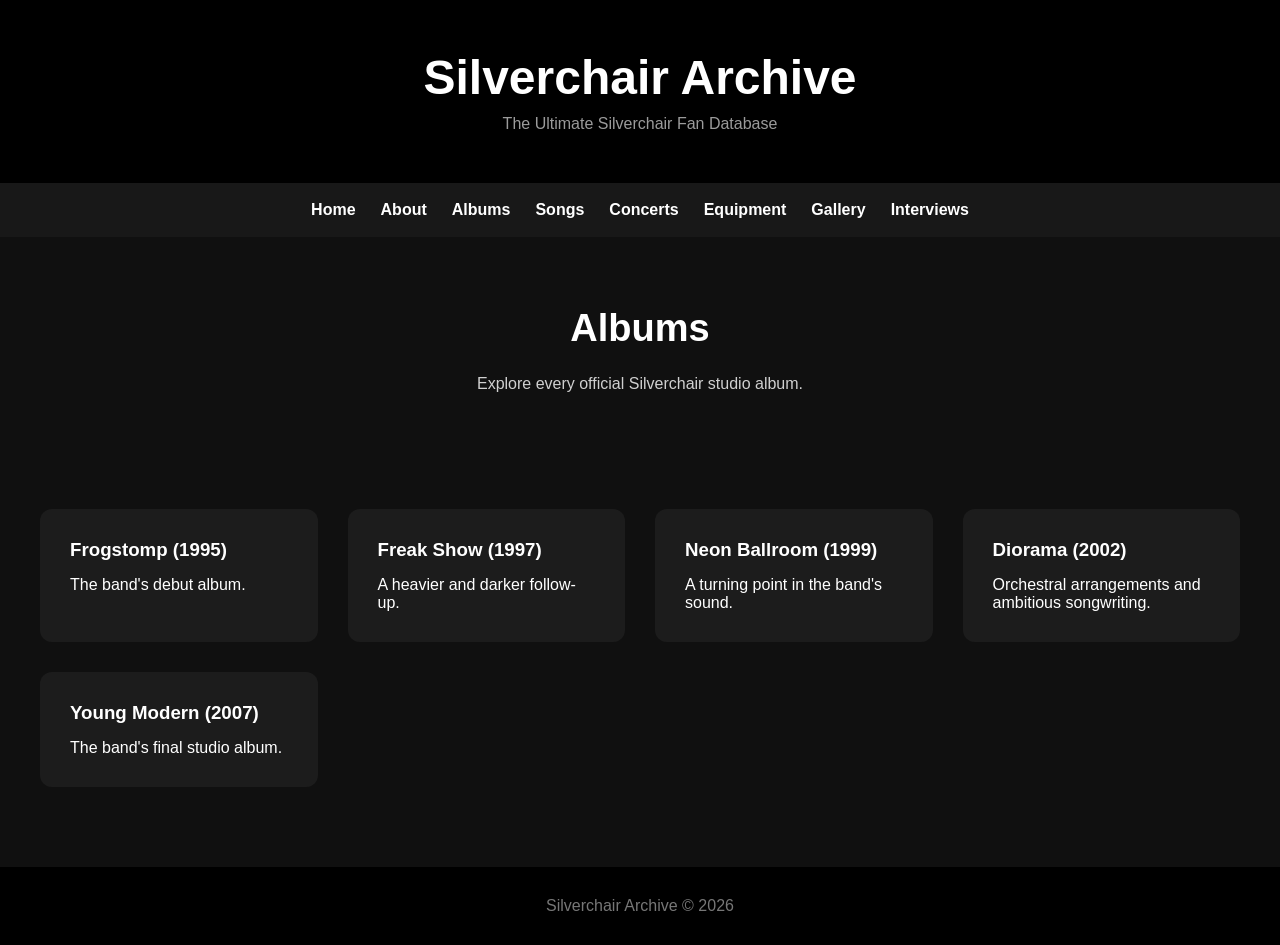
==== pages/albums/index.html @ 63a8ebbf "Create index.html Create Albums page" ====
<!DOCTYPE html>
<html lang="en">

<head>

<meta charset="UTF-8">
<meta name="viewport" content="width=device-width, initial-scale=1.0">

<title>Albums | Silverchair Archive</title>

<link rel="stylesheet" href="../../css/style.css">

</head>

<body>

<header>

<h1>Silverchair Archive</h1>

<p>The Ultimate Silverchair Fan Database</p>

</header>

<nav>

<a href="../../index.html">Home</a>
<a href="../about/index.html">About</a>
<a href="index.html">Albums</a>
<a href="../songs/index.html">Songs</a>
<a href="../concerts/index.html">Concerts</a>
<a href="../equipment/index.html">Equipment</a>
<a href="../gallery/index.html">Gallery</a>
<a href="../interviews/index.html">Interviews</a>

</nav>

<section class="hero">

<h2>Albums</h2>

<p>
Explore every official Silverchair studio album.
</p>

</section>

<section class="cards">

<div class="card">
<h3>Frogstomp (1995)</h3>
<p>The band's debut album.</p>
</div>

<div class="card">
<h3>Freak Show (1997)</h3>
<p>A heavier and darker follow-up.</p>
</div>

<div class="card">
<h3>Neon Ballroom (1999)</h3>
<p>A turning point in the band's sound.</p>
</div>

<div class="card">
<h3>Diorama (2002)</h3>
<p>Orchestral arrangements and ambitious songwriting.</p>
</div>

<div class="card">
<h3>Young Modern (2007)</h3>
<p>The band's final studio album.</p>
</div>

</section>

<footer>

<p>Silverchair Archive © 2026</p>

</footer>

<script src="../../js/script.js"></script>

</body>

</html>
---- css/style.css ----
*{
    margin:0;
    padding:0;
    box-sizing:border-box;
}

body{
    background:#101010;
    color:white;
    font-family:Arial, Helvetica, sans-serif;
}

header{
    background:#000;
    padding:50px 20px;
    text-align:center;
}

header h1{
    font-size:48px;
    margin-bottom:10px;
}

header p{
    color:#9b9b9b;
}

nav{
    background:#181818;
    display:flex;
    justify-content:center;
    flex-wrap:wrap;
    gap:25px;
    padding:18px;
}

nav a{
    color:white;
    text-decoration:none;
    font-weight:bold;
    transition:.3s;
}

nav a:hover{
    color:#58d3ff;
}

.hero{
    text-align:center;
    padding:70px 20px;
}

.hero h2{
    font-size:38px;
    margin-bottom:20px;
}

.hero p{
    max-width:700px;
    margin:auto;
    line-height:1.8;
    color:#d0d0d0;
}

.cards{
    display:grid;
    grid-template-columns:repeat(auto-fit,minmax(250px,1fr));
    gap:30px;
    padding:40px;
}

.card{
    background:#1c1c1c;
    padding:30px;
    border-radius:12px;
    transition:.3s;
    cursor:pointer;
}

.card:hover{
    background:#272727;
    transform:translateY(-8px);
}

.card h3{
    margin-bottom:15px;
}

footer{
    background:#000;
    text-align:center;
    padding:30px;
    color:#777;
    margin-top:40px;
}
.search-box{

margin-top:35px;

width:90%;
max-width:600px;

padding:18px;

border:none;

border-radius:10px;

background:#1e1e1e;

color:white;

font-size:17px;

}

.search-box:focus{

outline:2px solid #58d3ff;

}
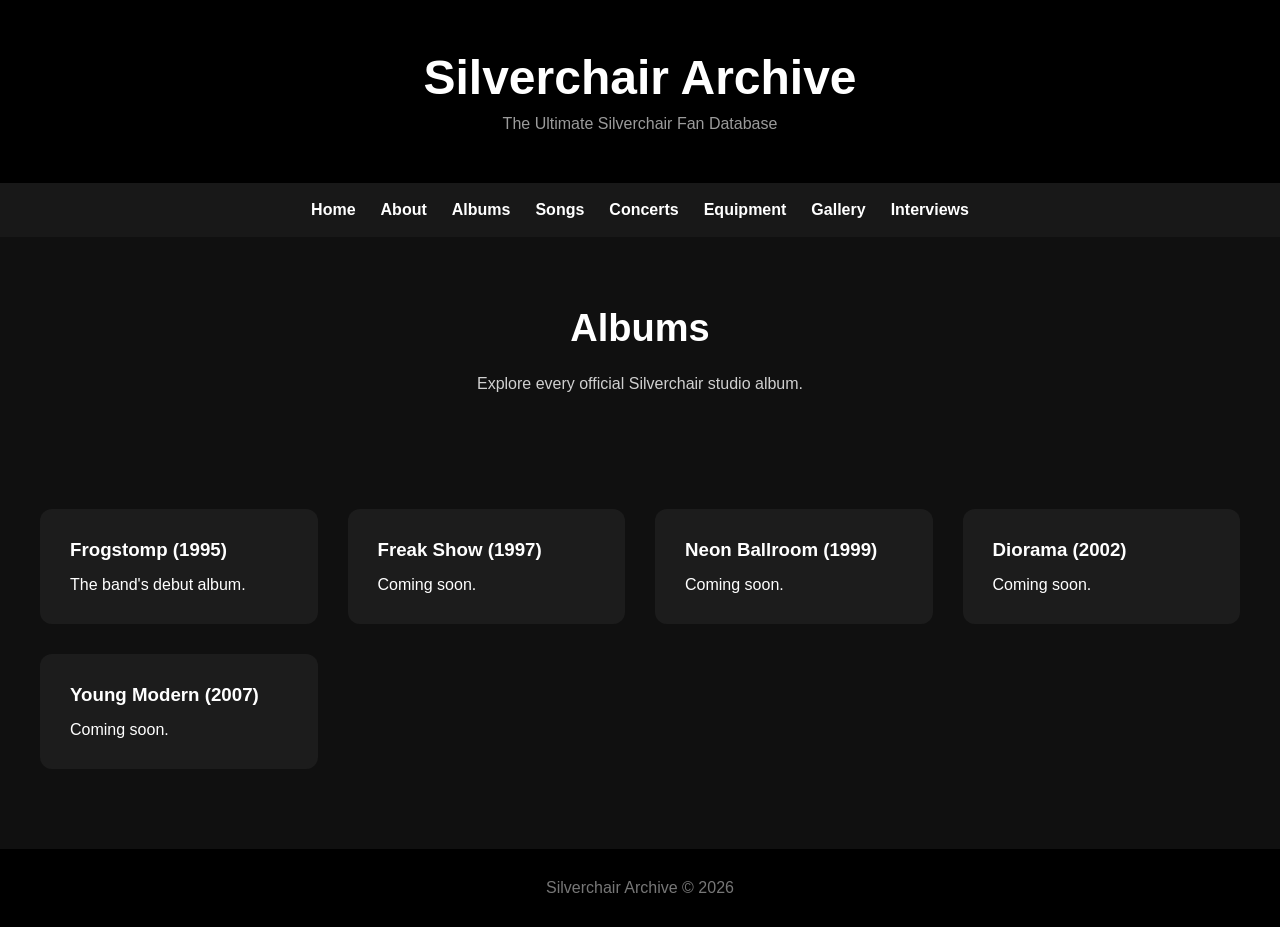
==== commit c3044baa: "Update index.html" ====
--- a/pages/albums/index.html
+++ b/pages/albums/index.html
@@ -47,29 +47,29 @@
 
 <section class="cards">
 
-<div class="card">
+<a class="card" href="frogstomp.html">
 <h3>Frogstomp (1995)</h3>
 <p>The band's debut album.</p>
-</div>
+</a>
 
 <div class="card">
 <h3>Freak Show (1997)</h3>
-<p>A heavier and darker follow-up.</p>
+<p>Coming soon.</p>
 </div>
 
 <div class="card">
 <h3>Neon Ballroom (1999)</h3>
-<p>A turning point in the band's sound.</p>
+<p>Coming soon.</p>
 </div>
 
 <div class="card">
 <h3>Diorama (2002)</h3>
-<p>Orchestral arrangements and ambitious songwriting.</p>
+<p>Coming soon.</p>
 </div>
 
 <div class="card">
 <h3>Young Modern (2007)</h3>
-<p>The band's final studio album.</p>
+<p>Coming soon.</p>
 </div>
 
 </section>
--- a/css/style.css
+++ b/css/style.css
@@ -119,3 +119,12 @@
 outline:2px solid #58d3ff;
 
 }
+.cards a{
+
+text-decoration:none;
+
+color:white;
+
+display:block;
+
+}
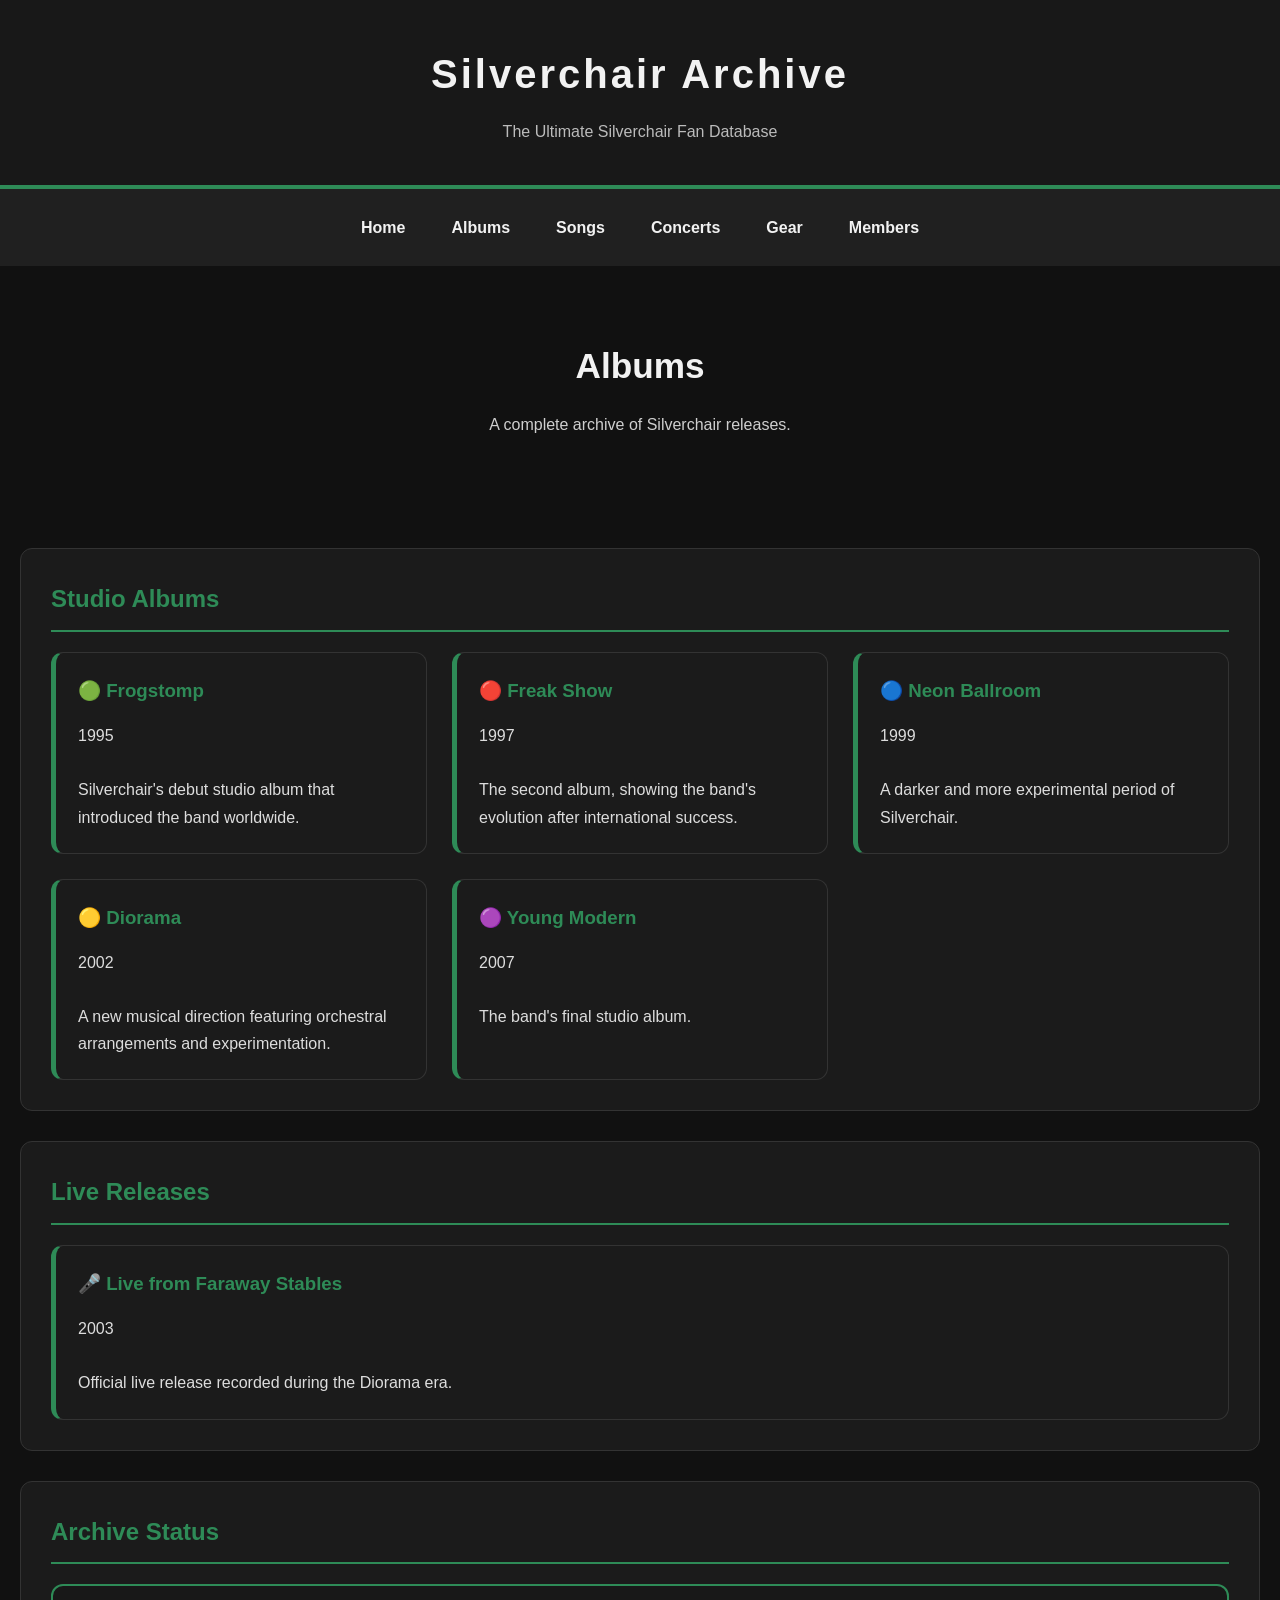
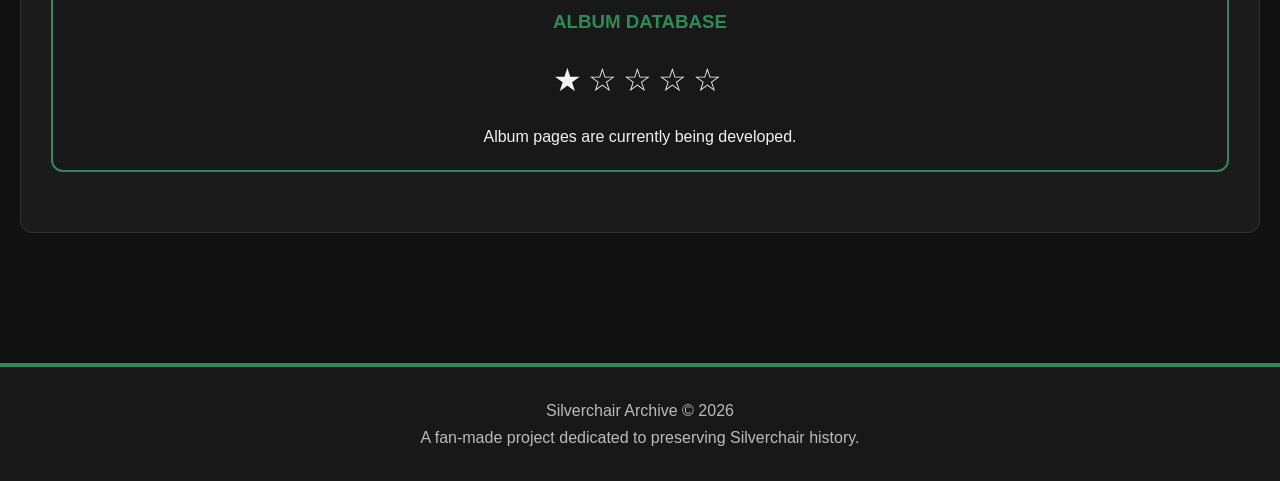
==== commit 80944b19: "Update index.html" ====
--- a/pages/albums/index.html
+++ b/pages/albums/index.html
@@ -12,75 +12,348 @@
 
 </head>
 
+
 <body>
 
+
 <header>
 
 <h1>Silverchair Archive</h1>
 
-<p>The Ultimate Silverchair Fan Database</p>
+<p>
+The Ultimate Silverchair Fan Database
+</p>
 
 </header>
 
+
+
 <nav>
 
 <a href="../../index.html">Home</a>
-<a href="../about/index.html">About</a>
+
 <a href="index.html">Albums</a>
+
 <a href="../songs/index.html">Songs</a>
+
 <a href="../concerts/index.html">Concerts</a>
-<a href="../equipment/index.html">Equipment</a>
-<a href="../gallery/index.html">Gallery</a>
-<a href="../interviews/index.html">Interviews</a>
+
+<a href="../gear/index.html">Gear</a>
+
+<a href="../members/index.html">Members</a>
 
 </nav>
 
-<section class="hero">
-
-<h2>Albums</h2>
-
-<p>
-Explore every official Silverchair studio album.
+
+
+
+
+<main>
+
+
+<section class="archive-banner">
+
+<h2>
+Albums
+</h2>
+
+<p>
+A complete archive of Silverchair releases.
 </p>
 
 </section>
 
-<section class="cards">
-
-<a class="card" href="frogstomp.html">
-<h3>Frogstomp (1995)</h3>
-<p>The band's debut album.</p>
-</a>
-
-<div class="card">
-<h3>Freak Show (1997)</h3>
-<p>Coming soon.</p>
-</div>
-
-<div class="card">
-<h3>Neon Ballroom (1999)</h3>
-<p>Coming soon.</p>
-</div>
-
-<div class="card">
-<h3>Diorama (2002)</h3>
-<p>Coming soon.</p>
-</div>
-
-<div class="card">
-<h3>Young Modern (2007)</h3>
-<p>Coming soon.</p>
-</div>
+
+
+
+
+<div class="archive-container">
+
+
+
+
+
+<section class="archive-section">
+
+
+<h2>
+Studio Albums
+</h2>
+
+
+
+<div class="archive-grid">
+
+
+
+
+
+<div class="archive-card">
+
+
+<h3>
+🟢 Frogstomp
+</h3>
+
+
+<p>
+
+1995
+
+<br><br>
+
+Silverchair's debut studio album that introduced the band worldwide.
+
+</p>
+
+
+</div>
+
+
+
+
+
+
+
+<div class="archive-card">
+
+
+<h3>
+🔴 Freak Show
+</h3>
+
+
+<p>
+
+1997
+
+<br><br>
+
+The second album, showing the band's evolution after international success.
+
+</p>
+
+
+</div>
+
+
+
+
+
+
+
+<div class="archive-card">
+
+
+<h3>
+🔵 Neon Ballroom
+</h3>
+
+
+<p>
+
+1999
+
+<br><br>
+
+A darker and more experimental period of Silverchair.
+
+</p>
+
+
+</div>
+
+
+
+
+
+
+
+<div class="archive-card">
+
+
+<h3>
+🟡 Diorama
+</h3>
+
+
+<p>
+
+2002
+
+<br><br>
+
+A new musical direction featuring orchestral arrangements and experimentation.
+
+</p>
+
+
+</div>
+
+
+
+
+
+
+
+<div class="archive-card">
+
+
+<h3>
+🟣 Young Modern
+</h3>
+
+
+<p>
+
+2007
+
+<br><br>
+
+The band's final studio album.
+
+</p>
+
+
+</div>
+
+
+
+
+
+</div>
+
 
 </section>
 
+
+
+
+
+
+
+
+
+<section class="archive-section">
+
+
+<h2>
+Live Releases
+</h2>
+
+
+
+<div class="archive-grid">
+
+
+
+
+
+<div class="archive-card">
+
+
+<h3>
+🎤 Live from Faraway Stables
+</h3>
+
+
+<p>
+
+2003
+
+<br><br>
+
+Official live release recorded during the Diorama era.
+
+</p>
+
+
+</div>
+
+
+
+
+
+</div>
+
+
+
+</section>
+
+
+
+
+
+
+
+
+
+<section class="archive-section">
+
+
+<h2>
+Archive Status
+</h2>
+
+
+
+<div class="archive-quality">
+
+
+<h3>
+ALBUM DATABASE
+</h3>
+
+
+<div class="archive-stars">
+
+★☆☆☆☆
+
+</div>
+
+
+<p>
+
+Album pages are currently being developed.
+
+</p>
+
+
+</div>
+
+
+</section>
+
+
+
+
+
+</div>
+
+
+</main>
+
+
+
+
+
+
+
 <footer>
 
-<p>Silverchair Archive © 2026</p>
+<p>
+Silverchair Archive © 2026
+</p>
+
+
+<p>
+A fan-made project dedicated to preserving Silverchair history.
+</p>
 
 </footer>
 
-<script src="../../js/script.js"></script>
+
+
 
 </body>
 
--- a/css/style.css
+++ b/css/style.css
@@ -1,130 +1,437 @@
+/* ===========================================
+   SILVERCHAIR ARCHIVE
+   Version 1.0
+=========================================== */
+
+/* ---------- RESET ---------- */
+
 *{
-    margin:0;
-    padding:0;
-    box-sizing:border-box;
+margin:0;
+padding:0;
+box-sizing:border-box;
+}
+
+html{
+
+scroll-behavior:smooth;
+
 }
 
 body{
-    background:#101010;
-    color:white;
-    font-family:Arial, Helvetica, sans-serif;
-}
+
+background:#111111;
+
+color:#F2F2F2;
+
+font-family:Arial,Helvetica,sans-serif;
+
+line-height:1.7;
+
+}
+
+/* ---------- LINKS ---------- */
+
+a{
+
+color:inherit;
+
+text-decoration:none;
+
+}
+
+a:hover{
+
+text-decoration:none;
+
+}
+
+/* ---------- HEADER ---------- */
 
 header{
-    background:#000;
-    padding:50px 20px;
-    text-align:center;
+
+background:#181818;
+
+padding:40px 20px;
+
+text-align:center;
+
+border-bottom:4px solid #2E8B57;
+
 }
 
 header h1{
-    font-size:48px;
-    margin-bottom:10px;
+
+font-size:2.5rem;
+
+letter-spacing:3px;
+
+margin-bottom:10px;
+
 }
 
 header p{
-    color:#9b9b9b;
-}
+
+color:#BBBBBB;
+
+}
+
+/* ---------- MENU ---------- */
 
 nav{
-    background:#181818;
-    display:flex;
-    justify-content:center;
-    flex-wrap:wrap;
-    gap:25px;
-    padding:18px;
+
+background:#202020;
+
+display:flex;
+
+justify-content:center;
+
+flex-wrap:wrap;
+
+gap:10px;
+
+padding:15px;
+
 }
 
 nav a{
-    color:white;
-    text-decoration:none;
-    font-weight:bold;
-    transition:.3s;
+
+padding:10px 18px;
+
+border-radius:8px;
+
+font-weight:bold;
+
+transition:.25s;
+
 }
 
 nav a:hover{
-    color:#58d3ff;
-}
-
-.hero{
-    text-align:center;
-    padding:70px 20px;
-}
-
-.hero h2{
-    font-size:38px;
-    margin-bottom:20px;
-}
-
-.hero p{
-    max-width:700px;
-    margin:auto;
-    line-height:1.8;
-    color:#d0d0d0;
-}
-
-.cards{
-    display:grid;
-    grid-template-columns:repeat(auto-fit,minmax(250px,1fr));
-    gap:30px;
-    padding:40px;
-}
-
-.card{
-    background:#1c1c1c;
-    padding:30px;
-    border-radius:12px;
-    transition:.3s;
-    cursor:pointer;
-}
-
-.card:hover{
-    background:#272727;
-    transform:translateY(-8px);
-}
-
-.card h3{
-    margin-bottom:15px;
-}
+
+background:#2E8B57;
+
+}
+
+/* ---------- BANNER ---------- */
+
+.archive-banner{
+
+padding:70px 20px;
+
+text-align:center;
+
+max-width:1100px;
+
+margin:auto;
+
+}
+
+.archive-banner h2{
+
+font-size:2.2rem;
+
+margin-bottom:15px;
+
+}
+
+.archive-banner p{
+
+color:#CFCFCF;
+
+}
+
+/* ---------- CONTAINER ---------- */
+
+.archive-container{
+
+max-width:1300px;
+
+margin:auto;
+
+padding:40px 20px;
+
+}
+
+/* ---------- GRID ---------- */
+
+.archive-grid{
+
+display:grid;
+
+grid-template-columns:repeat(auto-fit,minmax(280px,1fr));
+
+gap:25px;
+
+}
+
+/* ---------- CARD ---------- */
+
+.archive-card{
+
+background:#1B1B1B;
+
+border:1px solid #333333;
+
+border-left:5px solid #2E8B57;
+
+border-radius:12px;
+
+padding:22px;
+
+transition:.25s;
+
+}
+
+.archive-card:hover{
+
+transform:translateY(-5px);
+
+box-shadow:0 0 20px rgba(0,0,0,.35);
+
+}
+
+.archive-card h3{
+
+color:#2E8B57;
+
+margin-bottom:15px;
+
+}
+
+.archive-card p{
+
+color:#DDDDDD;
+
+}
+
+/* ---------- SECTION ---------- */
+
+.archive-section{
+
+background:#1B1B1B;
+
+padding:30px;
+
+margin-bottom:30px;
+
+border-radius:12px;
+
+border:1px solid #333333;
+
+}
+
+.archive-section h2{
+
+color:#2E8B57;
+
+margin-bottom:20px;
+
+padding-bottom:10px;
+
+border-bottom:2px solid #2E8B57;
+
+}
+
+/* ---------- TABLE ---------- */
+
+.archive-table{
+
+width:100%;
+
+border-collapse:collapse;
+
+}
+
+.archive-table th{
+
+background:#2E8B57;
+
+padding:14px;
+
+text-align:left;
+
+}
+
+.archive-table td{
+
+padding:14px;
+
+border-bottom:1px solid #333333;
+
+}
+
+/* ---------- STATUS ---------- */
+
+.status-confirmed{
+
+color:#58D158;
+
+font-weight:bold;
+
+}
+
+.status-likely{
+
+color:#FFD447;
+
+font-weight:bold;
+
+}
+
+.status-unknown{
+
+color:#FF6666;
+
+font-weight:bold;
+
+}
+
+/* ---------- QUALITY ---------- */
+
+.archive-quality{
+
+background:#181818;
+
+border:2px solid #2E8B57;
+
+border-radius:12px;
+
+padding:20px;
+
+text-align:center;
+
+margin-bottom:30px;
+
+}
+
+.archive-quality h3{
+
+color:#2E8B57;
+
+margin-bottom:10px;
+
+}
+
+.archive-stars{
+
+font-size:2rem;
+
+letter-spacing:6px;
+
+margin:15px 0;
+
+}
+
+/* ---------- IMAGES ---------- */
+
+.archive-image{
+
+width:100%;
+
+border-radius:12px;
+
+display:block;
+
+margin-bottom:20px;
+
+}
+
+/* ---------- BUTTON ---------- */
+
+.archive-button{
+
+display:inline-block;
+
+padding:12px 20px;
+
+background:#2E8B57;
+
+border-radius:8px;
+
+font-weight:bold;
+
+transition:.25s;
+
+}
+
+.archive-button:hover{
+
+background:#3DA66A;
+
+}
+
+/* ---------- FOOTER ---------- */
 
 footer{
-    background:#000;
-    text-align:center;
-    padding:30px;
-    color:#777;
-    margin-top:40px;
-}
-.search-box{
-
-margin-top:35px;
-
-width:90%;
-max-width:600px;
-
-padding:18px;
-
-border:none;
-
-border-radius:10px;
-
-background:#1e1e1e;
-
-color:white;
-
-font-size:17px;
-
-}
-
-.search-box:focus{
-
-outline:2px solid #58d3ff;
-
-}
-.cards a{
-
-text-decoration:none;
-
-color:white;
-
-display:block;
-
-}
+
+margin-top:60px;
+
+padding:30px;
+
+text-align:center;
+
+background:#181818;
+
+border-top:4px solid #2E8B57;
+
+color:#BBBBBB;
+
+}
+
+/* ---------- MOBILE ---------- */
+
+@media(max-width:768px){
+
+header h1{
+
+font-size:2rem;
+
+}
+
+.archive-banner{
+
+padding:50px 20px;
+
+}
+
+.archive-banner h2{
+
+font-size:1.8rem;
+
+}
+
+.archive-container{
+
+padding:20px 15px;
+
+}
+
+.archive-section{
+
+padding:20px;
+
+}
+
+.archive-table th,
+.archive-table td{
+
+padding:10px;
+
+font-size:14px;
+
+}
+
+nav{
+
+gap:6px;
+
+}
+
+nav a{
+
+font-size:14px;
+
+padding:8px 12px;
+
+}
+
+}
